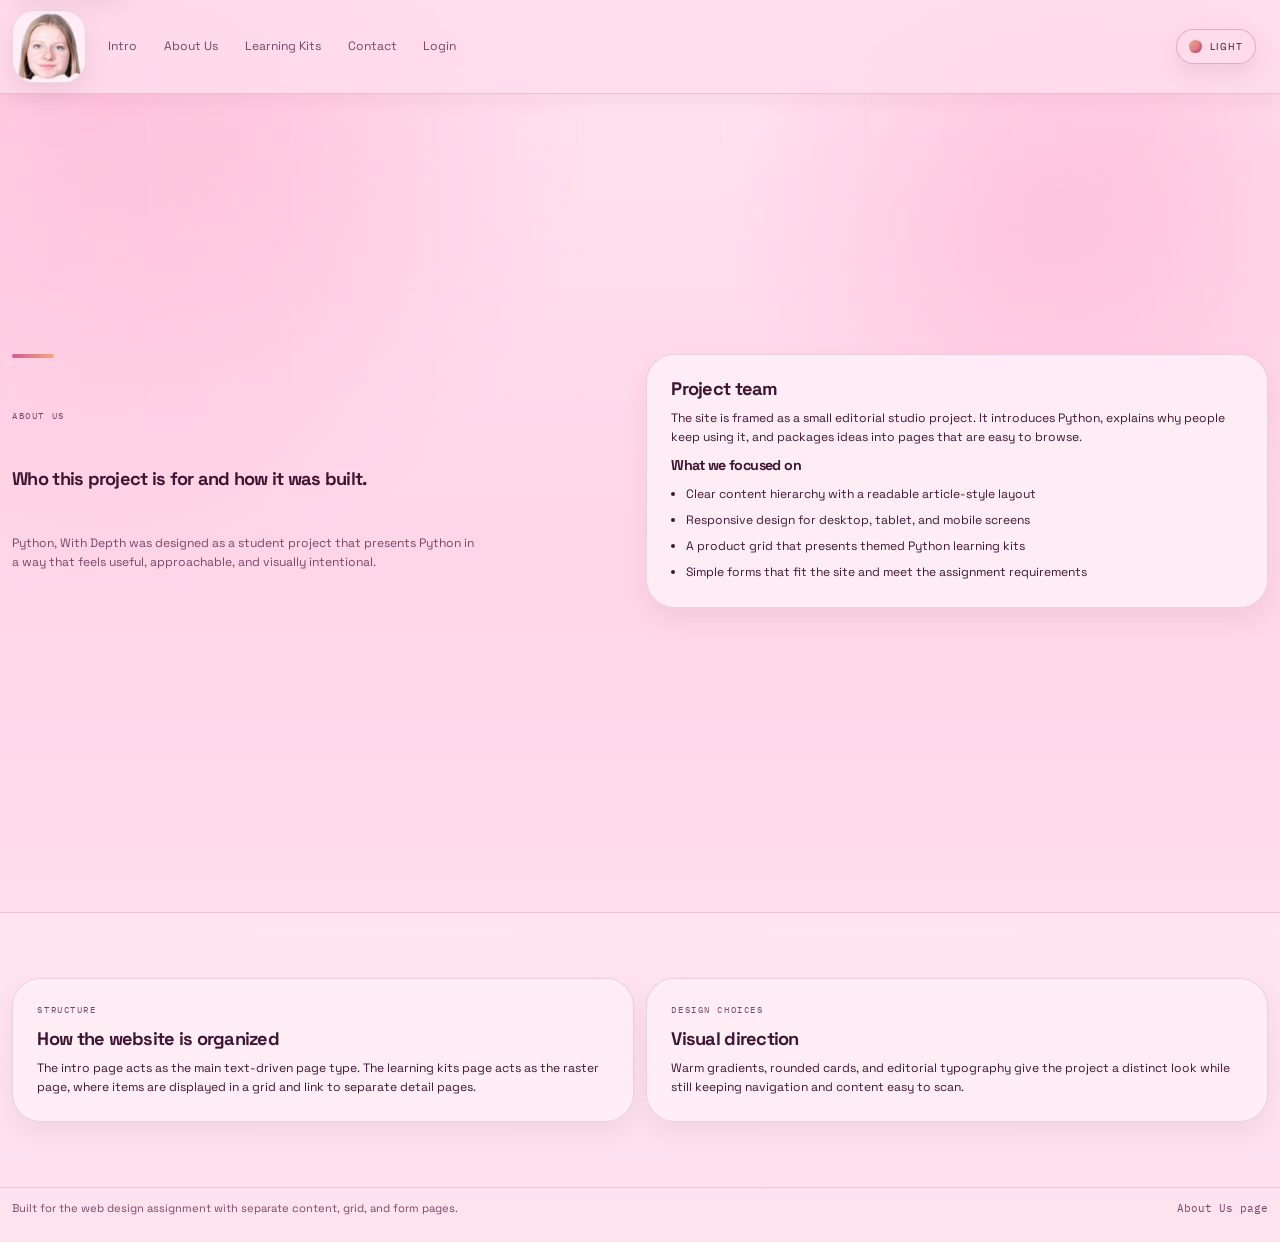
==== about.html @ 3110cb36 "Expand site to meet assignment requirements" ====
<!doctype html>
<html lang="en">
<head>
  <meta charset="utf-8">
  <meta name="viewport" content="width=device-width, initial-scale=1">
  <title>About Us | Python, With Depth</title>
  <meta
    name="description"
    content="Meet the people behind Python, With Depth and learn how the project is structured."
  >
  <script>
    document.documentElement.classList.add("js");
    const storedTheme = localStorage.getItem("python-site-theme");
    const systemPrefersDark = window.matchMedia("(prefers-color-scheme: dark)").matches;
    document.documentElement.dataset.theme = storedTheme || (systemPrefersDark ? "dark" : "light");
  </script>
  <link rel="preconnect" href="https://fonts.googleapis.com">
  <link rel="preconnect" href="https://fonts.gstatic.com" crossorigin>
  <link
    href="https://fonts.googleapis.com/css2?family=Fraunces:opsz,wght@9..144,600;9..144,700&family=IBM+Plex+Mono:wght@400;500&family=Space+Grotesk:wght@400;500;700&display=swap"
    rel="stylesheet"
  >
  <link rel="icon" type="image/png" href="Logo.png?v=20260410k">
  <link rel="stylesheet" href="styles.css?v=20260410k">
  <script src="script.js?v=20260410k" defer></script>
</head>
<body>
  <a class="skip-link" href="#content">Skip to content</a>

  <header class="site-header">
    <div class="container topbar">
      <a class="brand" href="index.html" aria-label="Python home" data-brand-trigger aria-expanded="false" aria-controls="brand-bubble">
        <span class="brand-frame">
          <img
            class="brand-logo"
            src="Logo.png?v=20260410k"
            alt="Official Python logo"
            width="200"
            height="200"
            decoding="async"
            data-logo-light="Logo.png?v=20260410k"
            data-logo-dark="https://www.python.org/static/opengraph-icon-200x200.png"
          >
        </span>
        <span class="brand-bubble mono" id="brand-bubble" aria-hidden="true">Python stays readable</span>
      </a>

      <button
        class="nav-toggle mono"
        type="button"
        data-nav-toggle
        aria-expanded="false"
        aria-controls="site-nav"
        aria-label="Open navigation"
      >
        Menu
      </button>

      <nav class="site-nav" id="site-nav" aria-label="Primary">
        <a href="index.html">Intro</a>
        <a href="about.html">About Us</a>
        <a href="products.html">Learning Kits</a>
        <a href="contact.html">Contact</a>
        <a href="login.html">Login</a>
      </nav>

      <button
        class="theme-toggle"
        type="button"
        data-theme-toggle
        aria-pressed="false"
        aria-label="Switch to dark mode"
      >
        <span class="theme-toggle__icon" aria-hidden="true"></span>
        <span class="theme-toggle__label">Light</span>
      </button>
    </div>
  </header>

  <main id="content">
    <section class="section hero--focused page-hero">
      <div class="container prose-layout">
        <div class="section-intro" data-reveal>
          <p class="eyebrow mono">About us</p>
          <h1>Who this project is for and how it was built.</h1>
          <p>
            Python, With Depth was designed as a student project that presents Python in a way that
            feels useful, approachable, and visually intentional.
          </p>
        </div>
        <article class="prose-panel" data-reveal>
          <h2>Project team</h2>
          <p>
            The site is framed as a small editorial studio project. It introduces Python, explains
            why people keep using it, and packages ideas into pages that are easy to browse.
          </p>
          <h3>What we focused on</h3>
          <ul class="team-list">
            <li>Clear content hierarchy with a readable article-style layout</li>
            <li>Responsive design for desktop, tablet, and mobile screens</li>
            <li>A product grid that presents themed Python learning kits</li>
            <li>Simple forms that fit the site and meet the assignment requirements</li>
          </ul>
        </article>
      </div>
    </section>

    <section class="section section--tinted">
      <div class="container split-panels">
        <article class="prose-panel" data-reveal>
          <p class="eyebrow mono">Structure</p>
          <h2>How the website is organized</h2>
          <p>
            The intro page acts as the main text-driven page type. The learning kits page acts as the
            raster page, where items are displayed in a grid and link to separate detail pages.
          </p>
        </article>
        <article class="prose-panel" data-reveal>
          <p class="eyebrow mono">Design choices</p>
          <h2>Visual direction</h2>
          <p>
            Warm gradients, rounded cards, and editorial typography give the project a distinct look
            while still keeping navigation and content easy to scan.
          </p>
        </article>
      </div>
    </section>
  </main>

  <footer class="site-footer">
    <div class="container footer-row">
      <p>Built for the web design assignment with separate content, grid, and form pages.</p>
      <p class="mono">About Us page</p>
    </div>
  </footer>
</body>
</html>
---- styles.css ----
:root {
  color-scheme: light;
  --bg: #ffe4f0;
  --bg-secondary: #ffd6e8;
  --surface: rgba(255, 230, 241, 0.8);
  --surface-strong: #fff1f7;
  --surface-muted: rgba(255, 221, 236, 0.68);
  --surface-flat: rgba(255, 238, 246, 0.94);
  --ink: #3f1632;
  --ink-soft: #7a4768;
  --ink-faint: #9a6c88;
  --blue: #d45a92;
  --blue-deep: #7f254f;
  --yellow: #f3a97a;
  --yellow-deep: #c97a58;
  --line: rgba(98, 37, 75, 0.14);
  --line-strong: rgba(98, 37, 75, 0.24);
  --header-bg: rgba(255, 222, 236, 0.86);
  --shadow: 0 22px 56px rgba(104, 39, 82, 0.12);
  --shadow-soft: 0 10px 24px rgba(104, 39, 82, 0.1);
  --shadow-card: 0 12px 26px rgba(104, 39, 82, 0.08);
  --code-bg: #7a2c55;
  --code-ink: #fff3f8;
  --accent-surface: linear-gradient(140deg, rgba(255, 120, 180, 0.18), rgba(255, 199, 220, 0.28));
  --hero-glow-a: rgba(255, 122, 181, 0.28);
  --hero-glow-b: rgba(255, 182, 213, 0.3);
  --radius-lg: 28px;
  --radius-md: 22px;
  --radius-sm: 16px;
  --max-width: 1200px;
  --stage-accent: rgba(255, 120, 180, 0.24);
  --header-height: 5.75rem;
}

html[data-theme="dark"] {
  color-scheme: dark;
  --bg: #07131f;
  --bg-secondary: #0c1d2d;
  --surface: rgba(15, 33, 52, 0.8);
  --surface-strong: #10243a;
  --surface-muted: rgba(20, 42, 65, 0.7);
  --surface-flat: rgba(12, 29, 45, 0.94);
  --ink: #f2f7ff;
  --ink-soft: #b5c4d7;
  --ink-faint: #8ca0b6;
  --blue: #6eb5f2;
  --blue-deep: #93cbff;
  --yellow: #ffd43b;
  --yellow-deep: #ffe277;
  --line: rgba(202, 221, 243, 0.12);
  --line-strong: rgba(202, 221, 243, 0.2);
  --header-bg: rgba(7, 19, 31, 0.84);
  --shadow: 0 24px 72px rgba(0, 0, 0, 0.3);
  --shadow-soft: 0 12px 28px rgba(0, 0, 0, 0.2);
  --shadow-card: 0 12px 24px rgba(0, 0, 0, 0.18);
  --code-bg: #06111c;
  --code-ink: #f4f8ff;
  --accent-surface: linear-gradient(140deg, rgba(55, 118, 171, 0.16), rgba(255, 211, 67, 0.12));
  --hero-glow-a: rgba(55, 118, 171, 0.3);
  --hero-glow-b: rgba(255, 211, 67, 0.18);
  --stage-accent: rgba(255, 211, 67, 0.22);
}

* {
  box-sizing: border-box;
}

html {
  scroll-behavior: smooth;
}

body {
  margin: 0;
  min-height: 100vh;
  overflow-x: clip;
  padding-top: var(--header-height);
  font-family: "Space Grotesk", sans-serif;
  line-height: 1.55;
  color: var(--ink);
  background:
    radial-gradient(circle at 18% 12%, rgba(255, 186, 214, 0.28), transparent 18%),
    radial-gradient(circle at 82% 18%, rgba(255, 133, 190, 0.22), transparent 22%),
    radial-gradient(circle at 8% 8%, var(--hero-glow-a), transparent 30%),
    radial-gradient(circle at 88% 12%, var(--hero-glow-b), transparent 24%),
    linear-gradient(180deg, var(--bg), var(--bg-secondary) 45%, var(--bg));
}

body::before {
  content: "";
  position: fixed;
  inset: 0;
  pointer-events: none;
  background-image:
    linear-gradient(var(--line) 1px, transparent 1px),
    linear-gradient(90deg, var(--line) 1px, transparent 1px);
  background-size: 144px 144px;
  opacity: 0.12;
  mask-image: linear-gradient(180deg, rgba(0, 0, 0, 0.55), transparent 72%);
}

body::after {
  content: "";
  position: fixed;
  inset: 0;
  pointer-events: none;
  background:
    linear-gradient(90deg, transparent 0 11%, rgba(19, 37, 60, 0.04) 11% 11.2%, transparent 11.2% 100%),
    linear-gradient(180deg, transparent 0 82%, rgba(19, 37, 60, 0.05) 82% 82.2%, transparent 82.2% 100%);
  mix-blend-mode: multiply;
  opacity: 0;
}

a {
  color: inherit;
}

img {
  max-width: 100%;
  display: block;
}

button,
input,
textarea,
select {
  font: inherit;
}

button {
  cursor: pointer;
}

pre,
code,
.mono {
  font-family: "IBM Plex Mono", monospace;
}

p,
ul,
ol,
pre {
  margin: 0;
}

pre {
  line-height: 1.65;
  font-size: 0.94rem;
}

h1,
h2,
h3 {
  margin: 0;
  line-height: 0.96;
  letter-spacing: -0.04em;
  text-wrap: balance;
}

p {
  text-wrap: pretty;
}

:focus-visible {
  outline: 2px solid var(--blue);
  outline-offset: 3px;
}

ul[role="list"] {
  list-style: none;
  padding: 0;
  margin: 0;
}

.container {
  width: min(var(--max-width), calc(100% - 2rem));
  margin-inline: auto;
}

.section {
  padding-block: clamp(3.2rem, 8vw, 6.4rem);
  scroll-margin-top: 7rem;
}

.section--tinted {
  position: relative;
}

.section--tinted::before {
  content: "";
  position: absolute;
  inset: 1rem 0;
  background: linear-gradient(180deg, rgba(255, 241, 247, 0.34), rgba(255, 223, 236, 0.08));
  border-block: 1px solid var(--line);
  pointer-events: none;
}

html[data-theme="dark"] .section--tinted::before {
  background: linear-gradient(180deg, rgba(255, 255, 255, 0.04), rgba(255, 255, 255, 0.015));
}

.section--tinted > * {
  position: relative;
}

.section--chapter {
  position: relative;
}

.section--chapter::after {
  display: none;
}

html[data-theme="dark"] .section--chapter::after {
  color: rgba(255, 255, 255, 0.05);
}

.section--chapter > * {
  position: relative;
  z-index: 1;
}

.skip-link {
  position: absolute;
  left: 1rem;
  top: -4rem;
  z-index: 100;
  padding: 0.8rem 1rem;
  background: var(--surface-strong);
  border: 1px solid var(--line-strong);
  border-radius: 999px;
  box-shadow: var(--shadow-soft);
  text-decoration: none;
}

.skip-link:focus {
  top: 1rem;
}

.site-header {
  position: fixed;
  top: 0;
  left: 0;
  width: 100%;
  z-index: 20;
  backdrop-filter: blur(18px) saturate(140%);
  background: var(--header-bg);
  border-bottom: 1px solid var(--line);
  box-shadow: 0 6px 18px rgba(104, 39, 82, 0.06);
}

.topbar {
  display: grid;
  grid-template-columns: auto auto minmax(0, 1fr) auto;
  align-items: center;
  gap: 0.85rem 1rem;
  padding-block: 1rem;
  position: relative;
}

.topbar::after {
  display: none;
}

.brand {
  display: inline-flex;
  align-items: center;
  text-decoration: none;
  position: relative;
}

.brand-frame {
  display: inline-flex;
  align-items: center;
  justify-content: center;
  padding: 0.55rem;
  border-radius: 22px;
  background: rgba(255, 240, 247, 0.94);
  box-shadow: var(--shadow-soft);
  border: 1px solid rgba(98, 37, 75, 0.12);
  overflow: hidden;
  transition: transform 220ms ease, box-shadow 220ms ease, border-color 220ms ease;
}

.brand-bubble {
  position: absolute;
  left: calc(100% - 0.4rem);
  top: -0.45rem;
  min-width: max-content;
  max-width: 14rem;
  padding: 0.7rem 0.85rem;
  border: 1px solid var(--line-strong);
  border-radius: 18px 18px 18px 6px;
  background: var(--surface-strong);
  box-shadow: var(--shadow-soft);
  color: var(--ink);
  font-size: 0.76rem;
  letter-spacing: 0.08em;
  text-transform: uppercase;
  opacity: 0;
  visibility: hidden;
  transform: translate(0.35rem, 0.35rem) scale(0.96);
  transform-origin: left top;
  transition: opacity 180ms ease, transform 180ms ease, visibility 0s linear 180ms;
  pointer-events: none;
  z-index: 3;
}

.brand-bubble::before {
  content: "";
  position: absolute;
  left: -0.42rem;
  top: 1rem;
  width: 0.85rem;
  height: 0.85rem;
  border-left: 1px solid var(--line-strong);
  border-bottom: 1px solid var(--line-strong);
  background: var(--surface-strong);
  transform: rotate(45deg);
}

html[data-theme="dark"] .brand-bubble {
  display: none;
}

.brand.is-bubble-open .brand-bubble {
  opacity: 1;
  visibility: visible;
  transform: translate(0, 0) scale(1);
  transition-delay: 0s;
}

html[data-theme="dark"] .brand-frame {
  background: rgba(255, 255, 255, 0.96);
}

.brand-logo {
  width: clamp(3.6rem, 5vw, 4.8rem);
  height: auto;
}

html[data-theme="light"] .brand-logo {
  transform: scale(1.18);
  transform-origin: center;
}

.nav-toggle {
  display: none;
  align-items: center;
  justify-content: center;
  padding: 0.72rem 0.95rem;
  border: 1px solid var(--line-strong);
  border-radius: 999px;
  background: var(--surface-muted);
  color: var(--ink);
  letter-spacing: 0.12em;
  text-transform: uppercase;
  font-size: 0.76rem;
  transition: transform 220ms ease, box-shadow 220ms ease, border-color 220ms ease, background-color 220ms ease;
}

.site-nav {
  display: flex;
  flex-wrap: wrap;
  gap: 0.5rem;
  align-items: center;
  justify-content: center;
  min-width: 0;
}

.site-nav a {
  text-decoration: none;
  padding: 0.55rem 0.85rem;
  border-radius: 999px;
  color: var(--ink-soft);
  transition: background-color 220ms ease, color 220ms ease, transform 220ms ease, box-shadow 220ms ease;
}

.site-nav a:hover,
.site-nav a:focus-visible {
  background: linear-gradient(135deg, rgba(212, 90, 146, 0.14), rgba(243, 169, 122, 0.2));
  color: var(--ink);
  transform: translateY(-2px);
  box-shadow: 0 10px 22px rgba(127, 37, 79, 0.12);
}

.brand:hover .brand-frame,
.brand:focus-visible .brand-frame {
  transform: translateY(-2px) scale(1.03);
  box-shadow: 0 16px 30px rgba(127, 37, 79, 0.14);
  border-color: rgba(127, 37, 79, 0.24);
}

.nav-toggle:hover,
.nav-toggle:focus-visible,
.theme-toggle:hover,
.theme-toggle:focus-visible {
  transform: translateY(-2px);
  box-shadow: 0 14px 28px rgba(127, 37, 79, 0.14);
  border-color: rgba(127, 37, 79, 0.24);
}

.theme-toggle:hover .theme-toggle__icon,
.theme-toggle:focus-visible .theme-toggle__icon {
  transform: rotate(-10deg) scale(1.08);
  filter: saturate(1.08);
}

.theme-toggle {
  display: inline-flex;
  align-items: center;
  justify-content: center;
  gap: 0.7rem;
  border: 1px solid var(--line-strong);
  background: var(--surface-muted);
  color: var(--ink);
  padding: 0.7rem 0.95rem;
  border-radius: 999px;
  box-shadow: var(--shadow-soft);
  justify-self: end;
  white-space: nowrap;
  transition: transform 220ms ease, box-shadow 220ms ease, border-color 220ms ease, background-color 220ms ease;
}

.theme-toggle__icon {
  width: 1.05rem;
  height: 1.05rem;
  border-radius: 50%;
  background: linear-gradient(135deg, var(--yellow), var(--blue));
  box-shadow: inset -0.18rem -0.18rem 0 rgba(0, 0, 0, 0.12);
  transition: transform 220ms ease, filter 220ms ease;
}

.theme-toggle__label {
  font-size: 0.82rem;
  letter-spacing: 0.12em;
  text-transform: uppercase;
}

.eyebrow,
.panel-kicker,
.stage-label {
  color: var(--ink-soft);
  font-size: 0.76rem;
  letter-spacing: 0.17em;
  text-transform: uppercase;
}

.accent-serif {
  font-family: "Fraunces", serif;
  font-weight: 700;
  font-style: italic;
  color: var(--blue-deep);
}

.hero-grid {
  display: grid;
  grid-template-columns: minmax(0, 1.02fr) minmax(320px, 0.98fr);
  gap: clamp(1.4rem, 3vw, 2.4rem);
  align-items: center;
}

.hero--focused {
  min-height: calc(100svh - var(--header-height));
  display: flex;
  align-items: center;
  padding-block: clamp(0.8rem, 2vw, 1.6rem);
}

.hero--focused .hero-grid {
  min-height: 100%;
}

.hero-copy {
  display: grid;
  gap: 1rem;
  position: relative;
}

.hero-badge,
.hero-spectrum,
.hero-axis,
.hero-orbit {
  display: none;
}

.hero-badge-wrap {
  display: flex;
}

.hero-badge {
  display: inline-flex;
  align-items: center;
  gap: 0.6rem;
  padding: 0.7rem 0.95rem;
  border: 1px solid var(--line-strong);
  border-radius: 999px;
  background: rgba(255, 230, 241, 0.52);
  box-shadow: var(--shadow-soft);
  letter-spacing: 0.12em;
  text-transform: uppercase;
  font-size: 0.74rem;
}

.hero-badge::before {
  content: "PY";
  display: inline-flex;
  align-items: center;
  justify-content: center;
  width: 1.8rem;
  height: 1.8rem;
  border-radius: 50%;
  background: linear-gradient(135deg, var(--blue), var(--yellow));
  color: #fff;
  letter-spacing: 0;
}

.hero-copy h1 {
  max-width: 8.8ch;
  font-size: clamp(3.3rem, 8vw, 5.8rem);
  line-height: 0.92;
}

.hero-lede {
  max-width: 38rem;
  font-size: clamp(1rem, 1.35vw, 1.08rem);
  color: var(--ink-soft);
}

.hero-note {
  color: var(--ink-faint);
  font-size: 0.78rem;
  letter-spacing: 0.08em;
  text-transform: uppercase;
}

.hero-spectrum {
  display: grid;
  grid-template-columns: repeat(4, minmax(0, 1fr));
  gap: 0.5rem;
  max-width: 34rem;
}

.hero-spectrum span {
  padding: 0.72rem 0.8rem;
  border-top: 1px solid var(--line-strong);
  font-size: 0.84rem;
  text-transform: uppercase;
  letter-spacing: 0.12em;
  color: var(--ink-soft);
  background: linear-gradient(180deg, rgba(255, 228, 240, 0.4), transparent);
}

.hero-actions,
.cta-actions {
  display: flex;
  gap: 0.9rem;
  flex-wrap: wrap;
}

.button {
  display: inline-flex;
  align-items: center;
  justify-content: center;
  min-height: 3.2rem;
  padding: 0.9rem 1.25rem;
  border-radius: 999px;
  text-decoration: none;
  border: 1px solid transparent;
  transition: transform 220ms ease, box-shadow 220ms ease, background-color 220ms ease, border-color 220ms ease, filter 220ms ease;
}

.button:hover,
.button:focus-visible {
  transform: translateY(-3px) scale(1.01);
  filter: saturate(1.04);
}

.button--primary {
  background: linear-gradient(135deg, var(--blue), var(--blue-deep));
  color: #f8fbff;
  box-shadow: 0 16px 32px rgba(127, 37, 79, 0.26);
}

.button--primary:hover,
.button--primary:focus-visible {
  box-shadow: 0 20px 38px rgba(127, 37, 79, 0.32);
}

.button--ghost:hover,
.button--ghost:focus-visible {
  background: linear-gradient(135deg, rgba(212, 90, 146, 0.14), rgba(243, 169, 122, 0.18));
}

.button--ghost {
  background: var(--surface-muted);
  border-color: var(--line-strong);
  color: var(--ink);
}

.chip-list li,
.signal-line span {
  padding: 0.52rem 0.78rem;
  border-radius: 999px;
  border: 1px solid var(--line);
  background: rgba(255, 226, 239, 0.46);
}

html[data-theme="dark"] .chip-list li,
html[data-theme="dark"] .signal-line span {
  background: rgba(255, 255, 255, 0.04);
}

.hero-visual {
  position: relative;
  min-height: auto;
  display: grid;
  grid-template-columns: repeat(2, minmax(0, 1fr));
  gap: 0.9rem;
  align-content: start;
  isolation: isolate;
}

.hero-axis {
  position: absolute;
  top: 3rem;
  bottom: 3rem;
  left: -1.25rem;
  display: flex;
  flex-direction: column;
  justify-content: space-between;
  align-items: center;
  writing-mode: vertical-rl;
  transform: rotate(180deg);
  padding: 1rem 0.5rem;
  font-size: 0.72rem;
  letter-spacing: 0.22em;
  text-transform: uppercase;
  color: var(--ink-faint);
  border-left: 1px solid var(--line-strong);
}

.hero-visual::before,
.hero-visual::after {
  display: none;
}

.hero-orbit {
  position: absolute;
  border-radius: 50%;
  border: 1px solid var(--line);
  pointer-events: none;
}

.hero-orbit--outer {
  inset: 0.4rem 0.4rem 2.2rem 3.4rem;
  transform: rotate(-10deg);
}

.hero-orbit--inner {
  inset: 5.4rem 3.6rem 5rem 1.2rem;
  transform: rotate(11deg);
}

.hero-panel,
.principle,
.possibility-stage,
.journey-step,
.ecosystem-node,
.zen-panel,
.community-panel,
.cta-panel {
  position: relative;
  border-radius: var(--radius-lg);
  background: var(--surface-flat);
  border: 1px solid var(--line);
  box-shadow: var(--shadow-card);
  overflow: hidden;
  transition: transform 240ms cubic-bezier(0.2, 1, 0.2, 1), box-shadow 240ms ease, border-color 240ms ease;
}

.hero-panel::before,
.principle::before,
.possibility-stage::before,
.journey-step::before,
.ecosystem-node::before,
.zen-panel::before,
.community-panel::before,
.cta-panel::before {
  content: "";
  position: absolute;
  inset: 0;
  background: var(--accent-surface);
  opacity: 0.34;
  pointer-events: none;
  transition: opacity 220ms ease;
}

.hero-panel > *,
.principle > *,
.possibility-stage > *,
.journey-step > *,
.ecosystem-node > *,
.zen-panel > *,
.community-panel > *,
.cta-panel > * {
  position: relative;
}

.hero-panel {
  padding: 1.2rem;
  box-shadow: var(--shadow);
}

.principle:hover,
.principle:focus-within,
.possibility-stage:hover,
.possibility-stage:focus-within,
.journey-step:hover,
.journey-step:focus-within,
.ecosystem-node:hover,
.ecosystem-node:focus-within,
.zen-panel:hover,
.community-panel:hover,
.cta-panel:hover,
.maker-panel:hover,
.maker-meta p:hover,
.community-list li:hover {
  transform: translateY(-3px);
  box-shadow: 0 14px 28px rgba(127, 37, 79, 0.11);
  border-color: rgba(127, 37, 79, 0.24);
}

.principle:hover::before,
.possibility-stage:hover::before,
.journey-step:hover::before,
.ecosystem-node:hover::before,
.zen-panel:hover::before,
.community-panel:hover::before,
.cta-panel:hover::before {
  opacity: 0.48;
}

.hero-panel--main {
  grid-column: 1 / -1;
  padding: 1.35rem;
  border-radius: var(--radius-md);
}

.hero-panel--main h2 {
  font-size: clamp(1.7rem, 2vw, 2.25rem);
  max-width: 13ch;
  margin-block: 0.45rem 0.8rem;
}

.hero-panel--main p:last-of-type {
  color: var(--ink-soft);
}

.signal-line {
  display: flex;
  flex-wrap: wrap;
  gap: 0.55rem;
  margin-top: 0.85rem;
}

.hero-panel--code {
  grid-column: 1;
  padding: 1.15rem;
  align-self: start;
  transform: none;
}

.hero-panel--code pre {
  margin-top: 0.85rem;
  padding: 1rem;
  border-radius: var(--radius-md);
  background: var(--code-bg);
  color: var(--code-ink);
  overflow-x: auto;
}

.hero-panel--stats {
  grid-column: 2;
  display: grid;
  gap: 0.75rem;
  align-self: stretch;
  transform: none;
}

.hero-panel--stats div {
  padding: 0.95rem 1rem;
  border-radius: var(--radius-md);
  background: rgba(255, 225, 238, 0.46);
  border: 1px solid var(--line);
  display: flex;
  flex-direction: column;
  justify-content: center;
}

html[data-theme="dark"] .hero-panel--stats div {
  background: rgba(255, 255, 255, 0.05);
}

.hero-panel--stats strong {
  display: block;
  font-size: 1.15rem;
  margin-top: 0.2rem;
}

.manifesto-grid,
.journey-grid,
.culture-grid {
  display: grid;
  grid-template-columns: minmax(0, 0.88fr) minmax(0, 1.12fr);
  gap: clamp(1.2rem, 4vw, 3rem);
}

.section-intro,
.section-heading {
  display: grid;
  gap: 0.9rem;
}

.section-intro,
.section-heading,
.culture-copy,
.cta-copy {
  position: relative;
}

.section-intro::before,
.section-heading::before,
.culture-copy::before,
.cta-copy::before {
  content: "";
  width: 3.4rem;
  height: 0.32rem;
  background: linear-gradient(90deg, var(--blue), var(--yellow));
  border-radius: 999px;
  margin-bottom: 0.35rem;
}

.section-intro h2,
.section-heading h2,
.cta-copy h2 {
  font-size: clamp(2.1rem, 4vw, 3.8rem);
  max-width: 13ch;
}

.section-intro p:last-child,
.section-heading p:last-child,
.culture-copy > p:last-of-type,
.cta-copy p:last-of-type {
  color: var(--ink-soft);
  max-width: 38rem;
}

.principles {
  display: grid;
  gap: 1rem;
}

.principle {
  padding: 1.35rem;
  border-radius: var(--radius-md);
}

.principle:nth-child(2n) {
  margin-left: 0;
  border-radius: var(--radius-md);
}

.principle h3 {
  font-size: clamp(1.3rem, 1.8vw, 1.65rem);
  margin-block: 0.6rem 0.65rem;
}

.principle p {
  color: var(--ink-soft);
}

.principle-index,
.journey-index {
  display: inline-flex;
  align-items: center;
  justify-content: center;
  width: 2.8rem;
  height: 2.8rem;
  border-radius: 50%;
  border: 1px solid var(--line-strong);
  background: rgba(255, 233, 243, 0.78);
}

html[data-theme="dark"] .principle-index,
html[data-theme="dark"] .journey-index {
  background: rgba(255, 255, 255, 0.06);
}

.section-heading {
  margin-bottom: 1.4rem;
}

.possibility-shell {
  display: grid;
  grid-template-columns: minmax(220px, 0.78fr) minmax(0, 1.22fr);
  gap: 1rem;
  align-items: start;
  position: relative;
}

.possibility-shell::before {
  display: none;
}

.possibility-nav {
  display: grid;
  gap: 0.75rem;
  position: sticky;
  top: 6.6rem;
}

.possibility-trigger {
  text-align: left;
  padding: 1rem 1.05rem;
  border-radius: 16px;
  border: 1px solid var(--line);
  background: var(--surface-flat);
  color: var(--ink-soft);
  transition: transform 180ms ease, border-color 180ms ease, background-color 180ms ease, color 180ms ease;
}

.possibility-trigger:hover,
.possibility-trigger:focus-visible {
  transform: translateX(4px);
  border-color: var(--line-strong);
  color: var(--ink);
}

.possibility-trigger.is-active {
  color: var(--ink);
  border-color: rgba(212, 90, 146, 0.38);
  background: linear-gradient(135deg, rgba(212, 90, 146, 0.16), rgba(243, 169, 122, 0.12));
  box-shadow: var(--shadow-soft);
}

.possibility-stage {
  padding: 1.5rem;
  border-radius: var(--radius-md);
}

.possibility-stage::before {
  background: linear-gradient(140deg, var(--stage-accent), transparent 52%);
}

.possibility-stage h3 {
  font-size: clamp(1.7rem, 2.3vw, 2.35rem);
  margin-block: 0.45rem 0.8rem;
}

.possibility-stage > p:last-of-type {
  color: var(--ink-soft);
  max-width: 44rem;
}

.stage-grid {
  display: grid;
  grid-template-columns: repeat(2, minmax(0, 1fr));
  gap: 1rem;
  margin-block: 1.25rem;
}

.stage-grid p {
  margin-top: 0.45rem;
}

.possibility-stage pre {
  padding: 1.2rem;
  border-radius: var(--radius-md);
  background: var(--code-bg);
  color: var(--code-ink);
  overflow-x: auto;
}

.journey-track {
  position: relative;
  display: grid;
  gap: 1rem;
  padding-left: 1rem;
  counter-reset: journey;
}

.journey-track::before {
  content: "";
  position: absolute;
  left: 2.3rem;
  top: 1rem;
  bottom: 1rem;
  width: 1px;
  background: linear-gradient(180deg, var(--blue), rgba(243, 169, 122, 0.82));
}

.journey-step {
  display: grid;
  grid-template-columns: auto 1fr;
  gap: 1rem;
  padding: 1.2rem 1.25rem;
  border-radius: var(--radius-md);
}

.journey-step:nth-child(2n) {
  margin-left: 0;
}

.journey-step h3 {
  font-size: 1.35rem;
  margin-bottom: 0.45rem;
}

.journey-step p {
  color: var(--ink-soft);
}

.ecosystem-map {
  display: grid;
  grid-template-columns: repeat(3, minmax(0, 1fr));
  gap: 1.15rem;
  align-items: stretch;
}

.ecosystem-node {
  display: grid;
  align-content: start;
  gap: 0.45rem;
  min-height: 100%;
  padding: 1.35rem;
  border-radius: var(--radius-md);
}

.ecosystem-node:nth-child(odd)::before {
  opacity: 0.18;
}

.ecosystem-node h3 {
  font-size: clamp(1.3rem, 1.8vw, 1.7rem);
  margin-block: 0.45rem 0.65rem;
}

.ecosystem-node p {
  color: var(--ink-soft);
}

.chip-list {
  display: flex;
  flex-wrap: wrap;
  gap: 0.55rem;
  margin-top: 0.9rem;
}

.ecosystem-node--web,
.ecosystem-node--data,
.ecosystem-node--ai,
.ecosystem-node--automation,
.ecosystem-node--quality,
.ecosystem-node--visual {
  grid-column: auto;
  grid-row: auto;
  transform: none;
}

.culture-copy {
  display: grid;
  gap: 1rem;
}

.culture-points {
  display: grid;
  gap: 0.9rem;
}

.culture-points p {
  color: var(--ink-soft);
}

.culture-points strong {
  color: var(--ink);
}

.culture-panels {
  display: grid;
  gap: 1rem;
  align-content: start;
}

.zen-panel,
.community-panel {
  padding: 1.25rem;
  border-radius: var(--radius-md);
}

.zen-panel pre {
  margin-top: 0.85rem;
  padding: 1rem;
  border-radius: var(--radius-md);
  background: var(--code-bg);
  color: var(--code-ink);
  white-space: pre-wrap;
}

.community-list {
  display: grid;
  gap: 0.7rem;
  margin-top: 1rem;
}

.community-list li {
  padding: 0.75rem 0;
  border-bottom: 1px solid var(--line);
  transition: transform 220ms ease, color 220ms ease, border-color 220ms ease;
}

.community-list li:last-child {
  border-bottom: 0;
  padding-bottom: 0;
}

.cta-panel {
  display: grid;
  grid-template-columns: minmax(0, 1fr) auto;
  gap: 1.4rem;
  align-items: center;
  padding: clamp(1.4rem, 3vw, 2rem);
  box-shadow: var(--shadow);
  border-radius: var(--radius-md);
}

.maker-section {
  padding: 0 0 1.5rem;
}

.maker-panel {
  position: relative;
  display: grid;
  grid-template-columns: minmax(0, 220px) minmax(0, 1fr);
  gap: clamp(1.2rem, 3vw, 2.4rem);
  align-items: center;
  padding: clamp(1.25rem, 3vw, 2rem);
  border-radius: var(--radius-lg);
  background: var(--surface-flat);
  border: 1px solid var(--line);
  box-shadow: var(--shadow-soft);
  overflow: hidden;
  transition: transform 240ms cubic-bezier(0.2, 1, 0.2, 1), box-shadow 240ms ease, border-color 240ms ease;
}

.maker-panel::before {
  content: "";
  position: absolute;
  inset: 0;
  background: linear-gradient(135deg, rgba(212, 90, 146, 0.12), rgba(243, 169, 122, 0.16));
  pointer-events: none;
}

.maker-panel > * {
  position: relative;
}

.maker-portrait-frame {
  margin: 0;
  width: min(100%, 220px);
  padding: 0.7rem;
  border-radius: 24px;
  background: var(--surface-muted);
  border: 1px solid var(--line);
  box-shadow: var(--shadow-soft);
}

.maker-portrait-frame img {
  width: 100%;
  height: auto;
  border-radius: 18px;
  aspect-ratio: 36 / 43;
  object-fit: cover;
}

.maker-portrait-frame figcaption {
  margin-top: 0.65rem;
  font-size: 0.72rem;
  letter-spacing: 0.14em;
  text-transform: uppercase;
  color: var(--ink-faint);
}

.maker-copy {
  display: grid;
  gap: 0.85rem;
  align-content: center;
}

.maker-copy h2 {
  font-size: clamp(2rem, 4vw, 3.3rem);
}

.maker-lede {
  max-width: 42rem;
  color: var(--ink-soft);
}

.maker-meta {
  display: grid;
  grid-template-columns: repeat(2, minmax(0, 1fr));
  gap: 0.85rem;
  margin-top: 0.2rem;
}

.maker-meta p {
  padding: 1rem 1.05rem;
  border-radius: var(--radius-md);
  border: 1px solid var(--line);
  background: rgba(255, 226, 239, 0.44);
  transition: transform 220ms ease, box-shadow 220ms ease, border-color 220ms ease;
}

html[data-theme="dark"] .maker-meta p {
  background: rgba(255, 255, 255, 0.05);
}

.maker-meta span {
  display: block;
  margin-bottom: 0.4rem;
  color: var(--ink-faint);
  font-size: 0.74rem;
  letter-spacing: 0.14em;
  text-transform: uppercase;
}

.site-footer {
  padding-block: 0 2rem;
}

.footer-row {
  display: flex;
  gap: 1rem;
  justify-content: space-between;
  align-items: center;
  flex-wrap: wrap;
  color: var(--ink-soft);
  font-size: 0.92rem;
}

.js [data-reveal] {
  opacity: 0;
  transform: translateY(28px);
  transition: opacity 720ms ease, transform 720ms cubic-bezier(0.2, 1, 0.2, 1);
}

.js [data-reveal].is-visible {
  opacity: 1;
  transform: translateY(0);
}

@media (min-width: 1280px) {
  html {
    font-size: 76%;
  }

  :root {
    --max-width: 1480px;
    --header-height: 5.1rem;
  }

  .topbar {
    padding-block: 0.8rem;
  }

  .hero-grid {
    gap: clamp(1.2rem, 2.8vw, 2.6rem);
  }

  .hero-copy {
    gap: 0.95rem;
  }

  .hero-visual {
    min-height: min(24rem, calc(100svh - var(--header-height) - 2.8rem));
  }
}

@media (min-width: 1680px) {
  html {
    font-size: 70%;
  }

  :root {
    --max-width: 1600px;
    --header-height: 4.8rem;
  }
}

@media (max-width: 1100px) {
  .hero-grid,
  .manifesto-grid,
  .journey-grid,
  .culture-grid,
  .cta-panel,
  .possibility-shell {
    grid-template-columns: 1fr;
  }

  .hero-visual {
    min-height: auto;
    grid-template-columns: 1fr;
  }

  .ecosystem-map {
    grid-template-columns: repeat(2, minmax(0, 1fr));
  }

  .hero-panel--main {
    grid-column: auto;
  }

  .hero-panel--code {
    grid-column: auto;
  }

  .hero-panel--stats {
    grid-column: auto;
  }

  .possibility-nav {
    position: static;
    grid-template-columns: repeat(2, minmax(0, 1fr));
  }

  .maker-panel {
    grid-template-columns: minmax(0, 180px) minmax(0, 1fr);
  }
}

@media (max-height: 860px) and (min-width: 961px) {
  .hero--focused {
    padding-block: 0.55rem;
  }

  .hero-grid {
    gap: 1.2rem;
  }

  .hero-copy {
    gap: 0.8rem;
  }

  .hero-copy h1 {
    font-size: clamp(3.1rem, 7.4vw, 5.7rem);
  }

  .hero-lede {
    font-size: 1rem;
  }

  .hero-spectrum span {
    padding: 0.55rem 0.7rem;
  }

  .hero-visual {
    min-height: auto;
    gap: 0.75rem;
  }

  .hero-panel,
  .hero-panel--main,
  .hero-panel--code {
    padding: 1rem;
  }

  .hero-panel--code {
    transform: none;
  }

  .hero-panel--stats {
    gap: 0.65rem;
    transform: none;
  }

  .hero-panel--stats div {
    padding: 0.8rem 0.9rem;
  }
}

@media (max-width: 960px) {
  .topbar {
    grid-template-columns: auto auto auto;
  }

  .nav-toggle {
    display: inline-flex;
  }

  .site-nav {
    grid-column: 1 / -1;
    width: 100%;
    display: none;
    flex-direction: column;
    align-items: stretch;
    padding: 0.25rem 0 0.4rem;
    border-top: 1px solid var(--line);
  }

  .site-nav.is-open {
    display: flex;
  }

  .site-nav a {
    white-space: normal;
    border-radius: 16px;
    padding: 0.85rem 1rem;
  }

  .hero-copy h1 {
    font-size: clamp(3.4rem, 10vw, 5.6rem);
  }

  .hero-spectrum {
    grid-template-columns: repeat(2, minmax(0, 1fr));
  }

  .ecosystem-node--data,
  .ecosystem-node--visual,
  .ecosystem-node--automation,
  .ecosystem-node--quality {
    transform: none;
  }

  .maker-panel {
    grid-template-columns: minmax(0, 170px) minmax(0, 1fr);
  }
}

@media (max-width: 820px) {
  .ecosystem-map {
    grid-template-columns: 1fr;
  }

  .hero-panel--code,
  .hero-panel--stats,
  .ecosystem-node,
  .ecosystem-node--web,
  .ecosystem-node--data,
  .ecosystem-node--ai,
  .ecosystem-node--automation,
  .ecosystem-node--quality,
  .ecosystem-node--visual {
    grid-column: 1 / -1;
    grid-row: auto;
  }

  .stage-grid {
    grid-template-columns: 1fr;
  }

  .possibility-nav {
    grid-template-columns: 1fr;
  }

  .hero-panel--code,
  .hero-panel--stats {
    transform: none;
  }

  .journey-track::before {
    left: 1.4rem;
  }

  .journey-step {
    padding: 1.2rem;
  }

  .journey-step:nth-child(2n) {
    margin-left: 0;
  }

  .journey-index {
    width: 2.4rem;
    height: 2.4rem;
  }

  .principle:nth-child(2n) {
    margin-left: 0;
  }

  .maker-panel {
    grid-template-columns: 1fr;
    align-items: start;
  }

  .maker-portrait-frame {
    width: min(100%, 180px);
  }

  .maker-meta {
    grid-template-columns: 1fr;
  }
}

@media (max-width: 640px) {
  .container {
    width: min(var(--max-width), calc(100% - 1.2rem));
  }

  body {
    --header-height: 5.25rem;
  }

  .topbar {
    padding-block: 0.8rem;
  }

  .topbar::after {
    left: 0;
  }

  .brand-frame {
    padding: 0.48rem;
  }

  .brand-logo {
    width: 3.2rem;
  }

  .brand-bubble {
    left: 0;
    top: calc(100% + 0.45rem);
    max-width: min(12rem, calc(100vw - 2.2rem));
    transform: translate(0, -0.2rem) scale(0.96);
    transform-origin: left top;
  }

  .brand-bubble::before {
    left: 1rem;
    top: -0.42rem;
    border-left: 1px solid var(--line-strong);
    border-top: 1px solid var(--line-strong);
    border-bottom: 0;
  }

  .hero-copy h1 {
    max-width: 9ch;
    font-size: clamp(3rem, 15vw, 4.6rem);
  }

  .hero-actions,
  .cta-actions {
    display: grid;
    grid-template-columns: 1fr;
  }

  .button {
    width: 100%;
  }

  .hero-visual {
    min-height: auto;
    grid-template-columns: 1fr;
  }

  .hero--focused {
    min-height: auto;
    padding-block: 1rem 1.6rem;
  }

  .hero-spectrum {
    grid-template-columns: 1fr 1fr;
  }

  .hero-orbit {
    display: none;
  }

  .hero-panel--main,
  .hero-panel--code,
  .hero-panel--stats {
    grid-column: 1;
  }

  .hero-panel--main,
  .hero-panel--code,
  .hero-panel--stats,
  .principle,
  .journey-step,
  .possibility-stage,
  .zen-panel,
  .community-panel,
  .cta-panel,
  .maker-panel {
    border-radius: 24px;
  }

  .hero-panel--stats {
    grid-template-columns: 1fr;
  }

  .theme-toggle {
    padding-inline: 0.82rem;
  }

  .theme-toggle__label {
    display: none;
  }

  .maker-section {
    padding-bottom: 1rem;
  }

  .maker-panel,
  .maker-meta p {
    padding: 1rem;
  }

  .footer-row {
    align-items: flex-start;
  }
}

@media (max-width: 420px) {
  .site-nav a {
    padding: 0.5rem 0.72rem;
    font-size: 0.92rem;
  }

  .hero-spectrum {
    grid-template-columns: 1fr;
  }

  .chip-list li,
  .signal-line span {
    padding: 0.45rem 0.64rem;
    font-size: 0.84rem;
  }

  .maker-portrait-frame {
    width: min(100%, 156px);
  }
}

@media (prefers-reduced-motion: reduce) {
  html {
    scroll-behavior: auto;
  }

  *,
  *::before,
  *::after {
    animation-duration: 0.01ms !important;
    animation-iteration-count: 1 !important;
    transition-duration: 0.01ms !important;
  }

  .js [data-reveal] {
    opacity: 1;
    transform: none;
  }
}

.page-hero {
  display: flex;
  align-items: center;
}

.prose-layout,
.form-layout,
.auth-shell,
.detail-grid,
.split-panels {
  display: flex;
  flex-wrap: wrap;
  gap: 1rem;
  align-items: stretch;
}

.prose-layout > *,
.form-layout > *,
.auth-shell > *,
.detail-grid > *,
.split-panels > * {
  flex: 1 1 320px;
}

.prose-panel,
.product-card,
.form-panel {
  border-radius: var(--radius-lg);
  background: var(--surface-flat);
  border: 1px solid var(--line);
  box-shadow: var(--shadow-card);
}

.prose-panel {
  padding: clamp(1.25rem, 3vw, 2rem);
  display: grid;
  gap: 1rem;
}

.split-panels {
  justify-content: center;
}

.team-list {
  margin: 0;
  padding-left: 1.2rem;
  display: grid;
  gap: 0.6rem;
}

.catalog-shell {
  display: flex;
  flex-direction: column;
  gap: 1.4rem;
}

.product-grid {
  display: grid;
  grid-template-columns: repeat(2, minmax(0, 1fr));
  gap: 1rem;
}

.product-card {
  padding: 1.3rem;
  display: grid;
  gap: 0.9rem;
}

.product-card h2 {
  font-size: clamp(1.5rem, 2vw, 2rem);
}

.product-tag {
  color: var(--ink-faint);
  font-size: 0.76rem;
  letter-spacing: 0.14em;
  text-transform: uppercase;
}

.form-panel {
  padding: clamp(1.2rem, 3vw, 1.8rem);
  display: grid;
  gap: 1rem;
}

.form-panel label {
  display: grid;
  gap: 0.45rem;
  color: var(--ink);
}

.form-panel input,
.form-panel select,
.form-panel textarea {
  width: 100%;
  padding: 0.9rem 1rem;
  border-radius: 16px;
  border: 1px solid var(--line-strong);
  background: var(--surface-strong);
  color: var(--ink);
}

.auth-shell {
  justify-content: center;
}

.auth-shell--narrow > * {
  flex-basis: 280px;
}

.auth-panel {
  max-width: 34rem;
}

.text-link {
  color: var(--blue-deep);
  text-decoration: none;
}

.text-link:hover,
.text-link:focus-visible {
  text-decoration: underline;
}

@media (max-width: 820px) {
  .product-grid {
    grid-template-columns: 1fr;
  }
}
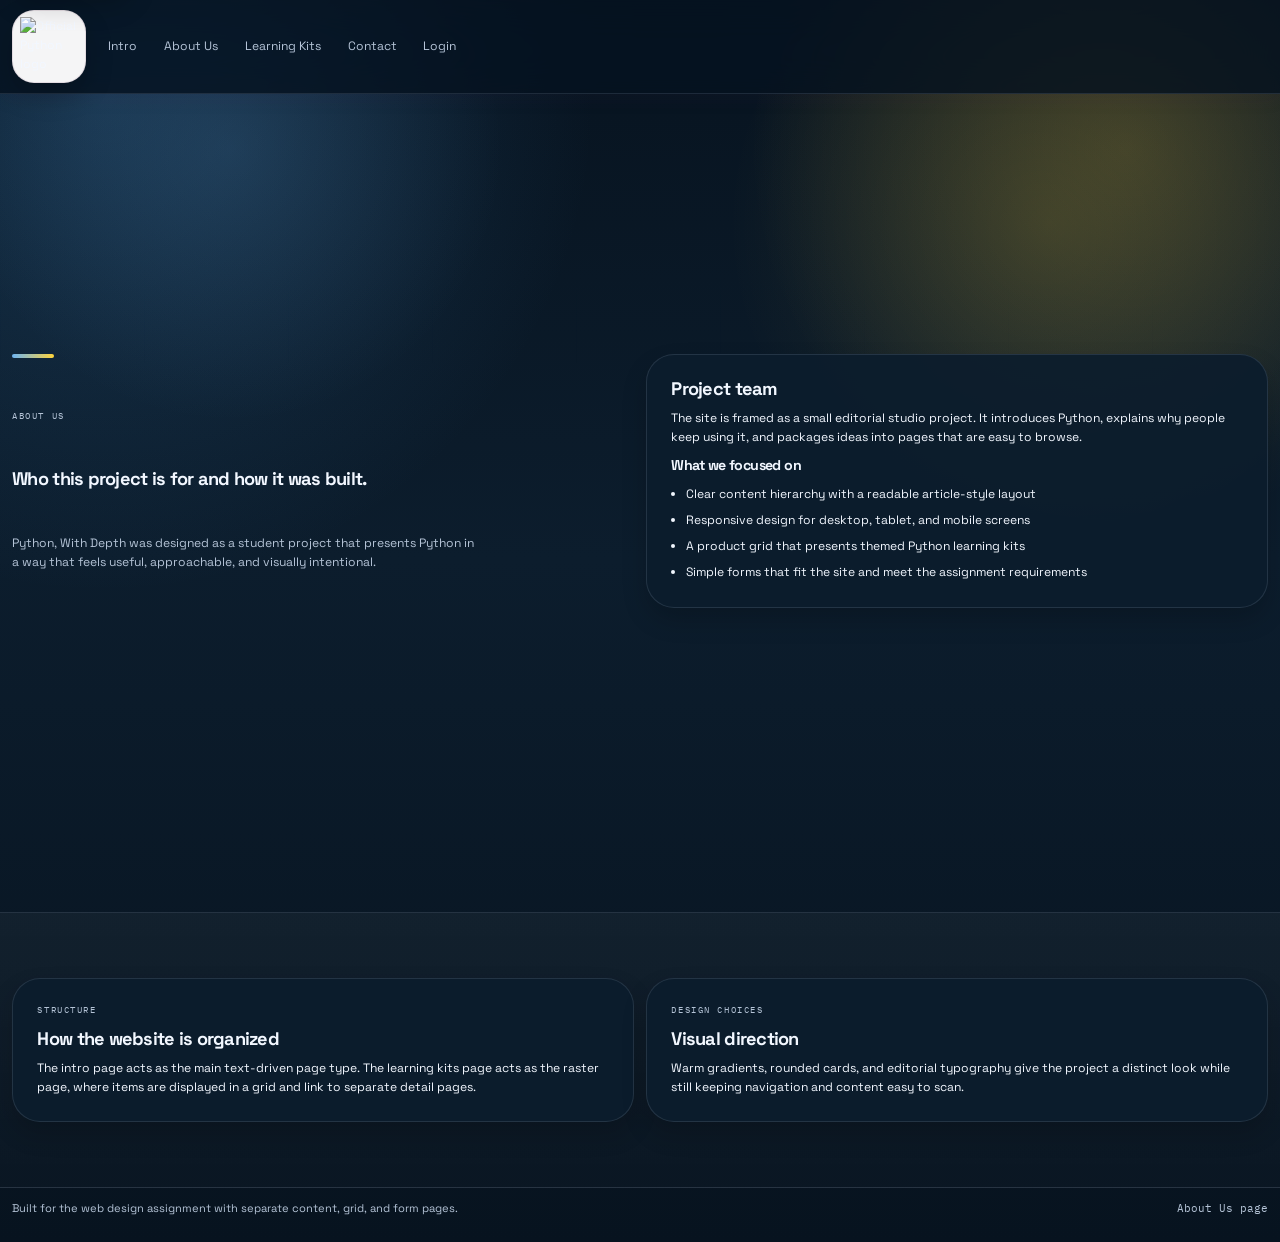
==== commit cf58144f: "Remove light mode from the site" ====
--- a/about.html
+++ b/about.html
@@ -1,5 +1,5 @@
 <!doctype html>
-<html lang="en">
+<html lang="en" data-theme="dark">
 <head>
   <meta charset="utf-8">
   <meta name="viewport" content="width=device-width, initial-scale=1">
@@ -8,12 +8,7 @@
     name="description"
     content="Meet the people behind Python, With Depth and learn how the project is structured."
   >
-  <script>
-    document.documentElement.classList.add("js");
-    const storedTheme = localStorage.getItem("python-site-theme");
-    const systemPrefersDark = window.matchMedia("(prefers-color-scheme: dark)").matches;
-    document.documentElement.dataset.theme = storedTheme || (systemPrefersDark ? "dark" : "light");
-  </script>
+  <script>document.documentElement.classList.add("js");</script>
   <link rel="preconnect" href="https://fonts.googleapis.com">
   <link rel="preconnect" href="https://fonts.gstatic.com" crossorigin>
   <link
@@ -64,16 +59,6 @@
         <a href="login.html">Login</a>
       </nav>
 
-      <button
-        class="theme-toggle"
-        type="button"
-        data-theme-toggle
-        aria-pressed="false"
-        aria-label="Switch to dark mode"
-      >
-        <span class="theme-toggle__icon" aria-hidden="true"></span>
-        <span class="theme-toggle__label">Light</span>
-      </button>
     </div>
   </header>
 
--- a/styles.css
+++ b/styles.css
@@ -1,38 +1,4 @@
 :root {
-  color-scheme: light;
-  --bg: #ffe4f0;
-  --bg-secondary: #ffd6e8;
-  --surface: rgba(255, 230, 241, 0.8);
-  --surface-strong: #fff1f7;
-  --surface-muted: rgba(255, 221, 236, 0.68);
-  --surface-flat: rgba(255, 238, 246, 0.94);
-  --ink: #3f1632;
-  --ink-soft: #7a4768;
-  --ink-faint: #9a6c88;
-  --blue: #d45a92;
-  --blue-deep: #7f254f;
-  --yellow: #f3a97a;
-  --yellow-deep: #c97a58;
-  --line: rgba(98, 37, 75, 0.14);
-  --line-strong: rgba(98, 37, 75, 0.24);
-  --header-bg: rgba(255, 222, 236, 0.86);
-  --shadow: 0 22px 56px rgba(104, 39, 82, 0.12);
-  --shadow-soft: 0 10px 24px rgba(104, 39, 82, 0.1);
-  --shadow-card: 0 12px 26px rgba(104, 39, 82, 0.08);
-  --code-bg: #7a2c55;
-  --code-ink: #fff3f8;
-  --accent-surface: linear-gradient(140deg, rgba(255, 120, 180, 0.18), rgba(255, 199, 220, 0.28));
-  --hero-glow-a: rgba(255, 122, 181, 0.28);
-  --hero-glow-b: rgba(255, 182, 213, 0.3);
-  --radius-lg: 28px;
-  --radius-md: 22px;
-  --radius-sm: 16px;
-  --max-width: 1200px;
-  --stage-accent: rgba(255, 120, 180, 0.24);
-  --header-height: 5.75rem;
-}
-
-html[data-theme="dark"] {
   color-scheme: dark;
   --bg: #07131f;
   --bg-secondary: #0c1d2d;
@@ -58,7 +24,12 @@
   --accent-surface: linear-gradient(140deg, rgba(55, 118, 171, 0.16), rgba(255, 211, 67, 0.12));
   --hero-glow-a: rgba(55, 118, 171, 0.3);
   --hero-glow-b: rgba(255, 211, 67, 0.18);
+  --radius-lg: 28px;
+  --radius-md: 22px;
+  --radius-sm: 16px;
+  --max-width: 1200px;
   --stage-accent: rgba(255, 211, 67, 0.22);
+  --header-height: 5.75rem;
 }
 
 * {
@@ -78,8 +49,8 @@
   line-height: 1.55;
   color: var(--ink);
   background:
-    radial-gradient(circle at 18% 12%, rgba(255, 186, 214, 0.28), transparent 18%),
-    radial-gradient(circle at 82% 18%, rgba(255, 133, 190, 0.22), transparent 22%),
+    radial-gradient(circle at 18% 12%, rgba(110, 181, 242, 0.14), transparent 18%),
+    radial-gradient(circle at 82% 18%, rgba(255, 212, 59, 0.12), transparent 22%),
     radial-gradient(circle at 8% 8%, var(--hero-glow-a), transparent 30%),
     radial-gradient(circle at 88% 12%, var(--hero-glow-b), transparent 24%),
     linear-gradient(180deg, var(--bg), var(--bg-secondary) 45%, var(--bg));
@@ -195,7 +166,7 @@
   pointer-events: none;
 }
 
-html[data-theme="dark"] .section--tinted::before {
+.section--tinted::before {
   background: linear-gradient(180deg, rgba(255, 255, 255, 0.04), rgba(255, 255, 255, 0.015));
 }
 
@@ -211,7 +182,7 @@
   display: none;
 }
 
-html[data-theme="dark"] .section--chapter::after {
+.section--chapter::after {
   color: rgba(255, 255, 255, 0.05);
 }
 
@@ -319,10 +290,6 @@
   transform: rotate(45deg);
 }
 
-html[data-theme="dark"] .brand-bubble {
-  display: none;
-}
-
 .brand.is-bubble-open .brand-bubble {
   opacity: 1;
   visibility: visible;
@@ -330,7 +297,7 @@
   transition-delay: 0s;
 }
 
-html[data-theme="dark"] .brand-frame {
+.brand-frame {
   background: rgba(255, 255, 255, 0.96);
 }
 
@@ -339,8 +306,7 @@
   height: auto;
 }
 
-html[data-theme="light"] .brand-logo {
-  transform: scale(1.18);
+.brand-logo {
   transform-origin: center;
 }
 
@@ -392,49 +358,10 @@
 }
 
 .nav-toggle:hover,
-.nav-toggle:focus-visible,
-.theme-toggle:hover,
-.theme-toggle:focus-visible {
+.nav-toggle:focus-visible {
   transform: translateY(-2px);
   box-shadow: 0 14px 28px rgba(127, 37, 79, 0.14);
   border-color: rgba(127, 37, 79, 0.24);
-}
-
-.theme-toggle:hover .theme-toggle__icon,
-.theme-toggle:focus-visible .theme-toggle__icon {
-  transform: rotate(-10deg) scale(1.08);
-  filter: saturate(1.08);
-}
-
-.theme-toggle {
-  display: inline-flex;
-  align-items: center;
-  justify-content: center;
-  gap: 0.7rem;
-  border: 1px solid var(--line-strong);
-  background: var(--surface-muted);
-  color: var(--ink);
-  padding: 0.7rem 0.95rem;
-  border-radius: 999px;
-  box-shadow: var(--shadow-soft);
-  justify-self: end;
-  white-space: nowrap;
-  transition: transform 220ms ease, box-shadow 220ms ease, border-color 220ms ease, background-color 220ms ease;
-}
-
-.theme-toggle__icon {
-  width: 1.05rem;
-  height: 1.05rem;
-  border-radius: 50%;
-  background: linear-gradient(135deg, var(--yellow), var(--blue));
-  box-shadow: inset -0.18rem -0.18rem 0 rgba(0, 0, 0, 0.12);
-  transition: transform 220ms ease, filter 220ms ease;
-}
-
-.theme-toggle__label {
-  font-size: 0.82rem;
-  letter-spacing: 0.12em;
-  text-transform: uppercase;
 }
 
 .eyebrow,
@@ -606,8 +533,8 @@
   background: rgba(255, 226, 239, 0.46);
 }
 
-html[data-theme="dark"] .chip-list li,
-html[data-theme="dark"] .signal-line span {
+.chip-list li,
+.signal-line span {
   background: rgba(255, 255, 255, 0.04);
 }
 
@@ -798,7 +725,7 @@
   justify-content: center;
 }
 
-html[data-theme="dark"] .hero-panel--stats div {
+.hero-panel--stats div {
   background: rgba(255, 255, 255, 0.05);
 }
 
@@ -892,8 +819,8 @@
   background: rgba(255, 233, 243, 0.78);
 }
 
-html[data-theme="dark"] .principle-index,
-html[data-theme="dark"] .journey-index {
+.principle-index,
+.journey-index {
   background: rgba(255, 255, 255, 0.06);
 }
 
@@ -1221,7 +1148,7 @@
   transition: transform 220ms ease, box-shadow 220ms ease, border-color 220ms ease;
 }
 
-html[data-theme="dark"] .maker-meta p {
+.maker-meta p {
   background: rgba(255, 255, 255, 0.05);
 }
 
@@ -1600,14 +1527,6 @@
     grid-template-columns: 1fr;
   }
 
-  .theme-toggle {
-    padding-inline: 0.82rem;
-  }
-
-  .theme-toggle__label {
-    display: none;
-  }
-
   .maker-section {
     padding-bottom: 1rem;
   }
